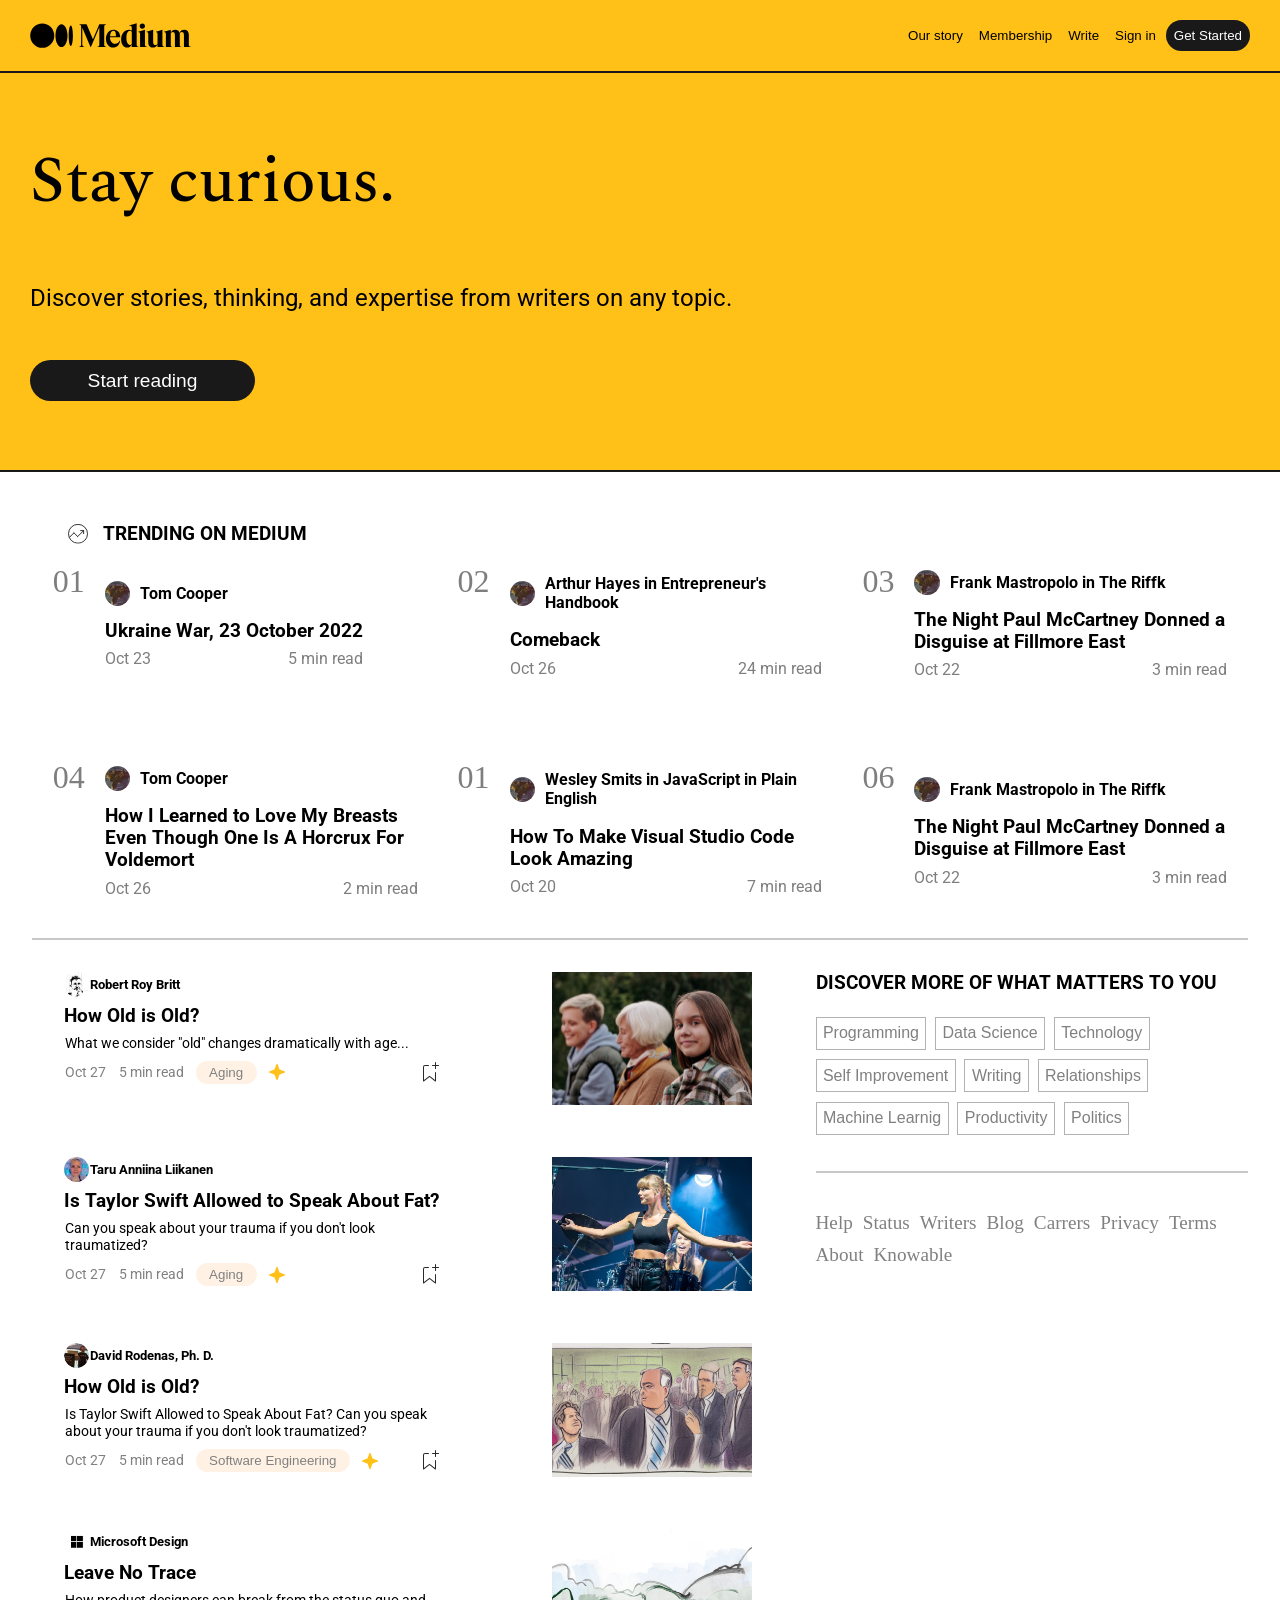
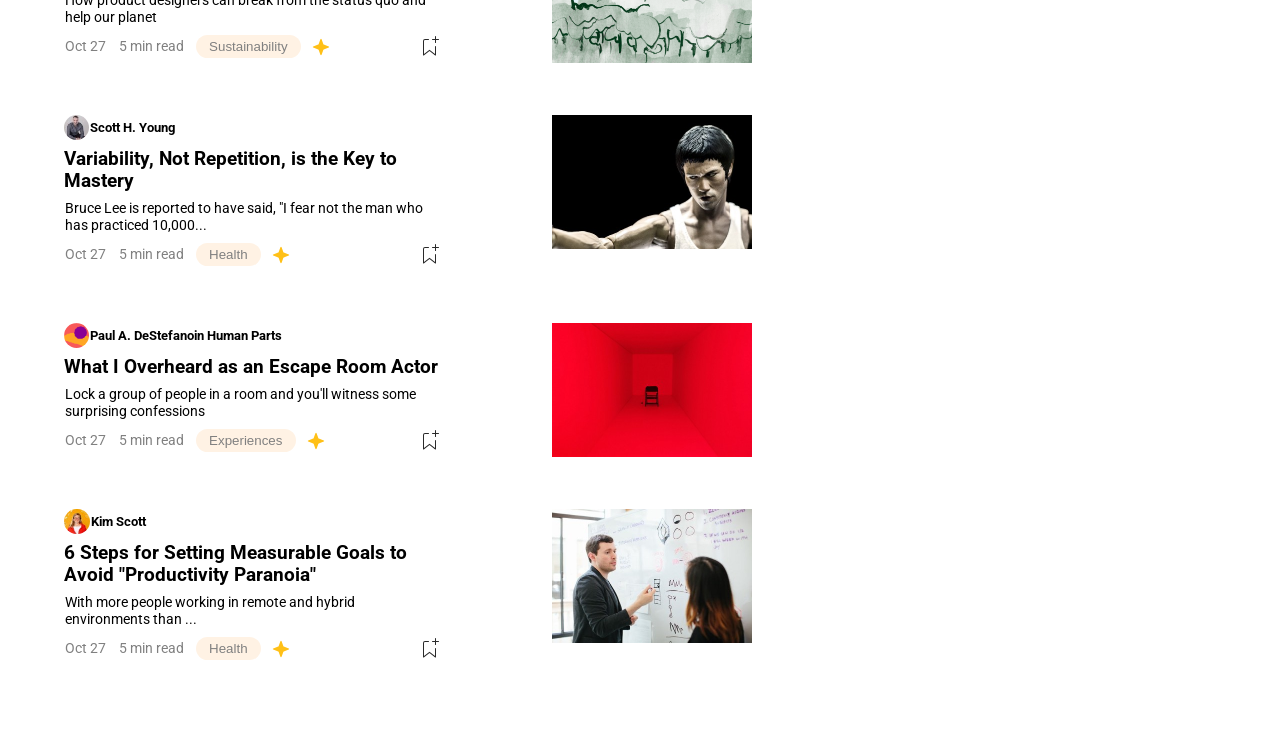
==== medium.html @ e6be4b63 "WIP_01" ====
<!doctype html>
<html lang="en">
  <head>
    <meta charset="UTF-8" />
    <meta name="viewport" content="width=device-width, initial-scale=1.0" />
    <link rel="stylesheet" href="medium.css" />
    <title>Document</title>
  </head>
  <body>
    <header>
      <nav>
        <img src="./assets/imgs/svg/logo.svg" alt="Logo Medium" />
        <div>
          <span class="nav-visibility">
            <button>Our story</button>
            <button>Membership</button>
            <button>Write</button>
          </span>
          <button>Sign in</button>
          <button class="btn-black">Get Started</button>
        </div>
      </nav>
      <section>
        <h1>Stay curious.</h1>
        <h2>
          Discover stories, thinking, and expertise from writers on any topic.
        </h2>
        <button>Start reading</button>
      </section>
    </header>
    <main>
      <div id="trending">
        <img src="./assets/imgs/svg/trending.svg" />
        <h3>TRENDING ON MEDIUM</h3>
      </div>
      <section id="blocco1">
        <!-- Articolo 1 -->
        <article>
          <div class="nArticolo">01</div>
          <div class="sezioneArticolo">
            <div class="titolo">
              <img src="./assets/imgs/image01.jpeg" alt="tom cooper" />
              <h4>Tom Cooper</h4>
            </div>
            <h3>Ukraine War, 23 October 2022</h3>
            <div class="info">
              <p>Oct 23</p>
              <p>5 min read</p>
            </div>
          </div>
        </article>
        <!-- Articolo 2 -->
        <article>
          <div class="nArticolo">02</div>
          <div class="sezioneArticolo">
            <div class="titolo">
              <img src="./assets/imgs/image01.jpeg" alt="tom cooper" />
              <h4>Arthur Hayes in Entrepreneur's Handbook</h4>
            </div>
            <h3>Comeback</h3>
            <div class="info">
              <p>Oct 26</p>
              <p>24 min read</p>
            </div>
          </div>
        </article>
        <!-- articolo 3 -->
        <article>
          <div class="nArticolo">03</div>
          <div class="sezioneArticolo">
            <div class="titolo">
              <img src="./assets/imgs/image01.jpeg" alt="tom cooper" />
              <h4>Frank Mastropolo in The Riffk</h4>
            </div>
            <h3>The Night Paul McCartney Donned a Disguise at Fillmore East</h3>
            <div class="info">
              <p>Oct 22</p>
              <p>3 min read</p>
            </div>
          </div>
        </article>
        <!-- articolo 4 -->
        <article>
          <div class="nArticolo">04</div>
          <div class="sezioneArticolo">
            <div class="titolo">
              <img src="./assets/imgs/image01.jpeg" alt="tom cooper" />
              <h4>Tom Cooper</h4>
            </div>
            <h3>
              How I Learned to Love My Breasts Even Though One Is A Horcrux For
              Voldemort
            </h3>
            <div class="info">
              <p>Oct 26</p>
              <p>2 min read</p>
            </div>
          </div>
        </article>
        <!-- articolo 5 -->
        <article>
          <div class="nArticolo">01</div>
          <div class="sezioneArticolo">
            <div class="titolo">
              <img src="./assets/imgs/image01.jpeg" alt="Wesley Smits" />
              <h4>Wesley Smits in JavaScript in Plain English</h4>
            </div>
            <h3>How To Make Visual Studio Code Look Amazing</h3>
            <div class="info">
              <p>Oct 20</p>
              <p>7 min read</p>
            </div>
          </div>
        </article>
        <!-- articolo 6 -->
        <article>
          <div class="nArticolo">06</div>
          <div class="sezioneArticolo">
            <div class="titolo">
              <img
                src="./assets/imgs/image01.jpeg"
                alt="Frank Mastropolo in The Riffk"
              />
              <h4>Frank Mastropolo in The Riffk</h4>
            </div>
            <h3>The Night Paul McCartney Donned a Disguise at Fillmore East</h3>
            <div class="info">
              <p>Oct 22</p>
              <p>3 min read</p>
            </div>
          </div>
        </article>
      </section>
      <!-- Blocco 2 -->
      <div id="layout">
        <section id="blocco2">
          <h3>DISCOVER MORE OF WHAT MATTERS TO YOU</h3>
          <nav id="bottoni">
            <button>Programming</button>
            <button>Data Science</button>
            <button>Technology</button>
            <button>Self Improvement</button>
            <button>Writing</button>
            <button>Relationships</button>
            <button>Machine Learnig</button>
            <button>Productivity</button>
            <button>Politics</button>
          </nav>
          <ul>
            <li>Help</li>
            <li>Status</li>
            <li>Writers</li>
            <li>Blog</li>
            <li>Carrers</li>
            <li>Privacy</li>
            <li>Terms</li>
            <li>About</li>
            <li>Knowable</li>
          </ul>
        </section>
        <!-- Blocco 3 -->
        <section id="blocco3">
          <!-- Articolo1 -->
          <article>
            <div class="testoArticolo">
              <div class="titolo">
                <img src="./assets/imgs/image07.jpeg" />
                <h5>Robert Roy Britt</h5>
              </div>
              <h3>How Old is Old?</h3>
              <p>What we consider "old" changes dramatically with age...</p>
              <div class="sottotitolo">
                <div class="data">
                  <p>Oct 27</p>
                  <p>5 min read</p>
                  <button>Aging</button>
                  <img src="./assets/imgs/svg/star.svg" />
                </div>
                <img src="./assets/imgs/svg/bookmark.svg" />
              </div>
            </div>
            <div class="imgArticolo">
              <img src="./assets/imgs/image08.jpeg" />
            </div>
          </article>
          <!-- Articolo2 -->
          <article>
            <div class="testoArticolo">
              <div class="titolo">
                <img src="./assets/imgs/image09.jpeg" />
                <h5>Taru Anniina Liikanen</h5>
              </div>
              <h3>Is Taylor Swift Allowed to Speak About Fat?</h3>
              <p>
                Can you speak about your trauma if you don't look traumatized?
              </p>
              <div class="sottotitolo">
                <div class="data">
                  <p>Oct 27</p>
                  <p>5 min read</p>
                  <button>Aging</button>
                  <img src="./assets/imgs/svg/star.svg" />
                </div>
                <img src="./assets/imgs/svg/bookmark.svg" />
              </div>
            </div>
            <div class="imgArticolo">
              <img src="./assets/imgs/image10.jpeg" />
            </div>
          </article>
          <!-- articolo3 -->
          <article>
            <div class="testoArticolo">
              <div class="titolo">
                <img src="./assets/imgs/image11.jpeg" />
                <h5>David Rodenas, Ph. D.</h5>
              </div>
              <h3>How Old is Old?</h3>
              <p>
                Is Taylor Swift Allowed to Speak About Fat? Can you speak about
                your trauma if you don't look traumatized?
              </p>
              <div class="sottotitolo">
                <div class="data">
                  <p>Oct 27</p>
                  <p>5 min read</p>
                  <button>Software Engineering</button>
                  <img src="./assets/imgs/svg/star.svg" />
                </div>
                <img src="./assets/imgs/svg/bookmark.svg" />
              </div>
            </div>
            <div class="imgArticolo">
              <img src="./assets/imgs/image12.png" />
            </div>
          </article>
          <!-- Articolo4 -->
          <article>
            <div class="testoArticolo">
              <div class="titolo">
                <img src="./assets/imgs/image13.png" />
                <h5>Microsoft Design</h5>
              </div>
              <h3>Leave No Trace</h3>
              <p>
                How product designers can break from the status quo and help our
                planet
              </p>
              <div class="sottotitolo">
                <div class="data">
                  <p>Oct 27</p>
                  <p>5 min read</p>
                  <button>Sustainability</button>
                  <img src="./assets/imgs/svg/star.svg" />
                </div>
                <img src="./assets/imgs/svg/bookmark.svg" />
              </div>
            </div>
            <div class="imgArticolo">
              <img src="./assets/imgs/image14.png" />
            </div>
          </article>
          <!-- articolo5 -->
          <article>
            <div class="testoArticolo">
              <div class="titolo">
                <img src="./assets/imgs/image15.jpeg" />
                <h5>Scott H. Young</h5>
              </div>
              <h3>Variability, Not Repetition, is the Key to Mastery</h3>
              <p>
                Bruce Lee is reported to have said, "I fear not the man who has
                practiced 10,000...
              </p>
              <div class="sottotitolo">
                <div class="data">
                  <p>Oct 27</p>
                  <p>5 min read</p>
                  <button>Health</button>
                  <img src="./assets/imgs/svg/star.svg" />
                </div>
                <img src="./assets/imgs/svg/bookmark.svg" />
              </div>
            </div>
            <div class="imgArticolo">
              <img src="./assets/imgs/image16.jpg" />
            </div>
          </article>
          <!-- articolo7 -->
          <article>
            <div class="testoArticolo">
              <div class="titolo">
                <img src="./assets/imgs/image17.png" />
                <h5>Paul A. DeStefanoin Human Parts</h5>
              </div>
              <h3>What I Overheard as an Escape Room Actor</h3>
              <p>
                Lock a group of people in a room and you'll witness some
                surprising confessions
              </p>
              <div class="sottotitolo">
                <div class="data">
                  <p>Oct 27</p>
                  <p>5 min read</p>
                  <button>Experiences</button>
                  <img src="./assets/imgs/svg/star.svg" />
                </div>
                <img src="./assets/imgs/svg/bookmark.svg" />
              </div>
            </div>
            <div class="imgArticolo">
              <img src="./assets/imgs/image18.jpeg" />
            </div>
          </article>
          <!-- articolo8 -->
          <article>
            <div class="testoArticolo">
              <div class="titolo">
                <img src="./assets/imgs/image19.jpeg" />
                <h5>Kim Scott</h5>
              </div>
              <h3>
                6 Steps for Setting Measurable Goals to Avoid "Productivity
                Paranoia"
              </h3>
              <p>
                With more people working in remote and hybrid environments than
                ...
              </p>
              <div class="sottotitolo">
                <div class="data">
                  <p>Oct 27</p>
                  <p>5 min read</p>
                  <button>Health</button>
                  <img src="./assets/imgs/svg/star.svg" />
                </div>
                <img src="./assets/imgs/svg/bookmark.svg" />
              </div>
            </div>
            <div class="imgArticolo">
              <img src="./assets/imgs/image20.jpg" />
            </div>
          </article>
        </section>
      </div>
    </main>
    <script src="script.js"></script>
  </body>
</html>
---- medium.css ----
@import url('https://fonts.googleapis.com/css2?family=Open+Sans:ital,wght@0,300..800;1,300..800&family=Spectral:ital,wght@0,200;0,300;0,400;0,500;0,600;0,700;0,800;1,200;1,300;1,400;1,500;1,600;1,700;1,800&display=swap');
@import url('https://fonts.googleapis.com/css2?family=Roboto:ital,wght@0,100..900;1,100..900&display=swap');

h1 {
  font-family: "Spectral", serif;
  font-weight: 500;
  font-style: normal;
}

h2, h3, h4, h5, p {
  font-family: "Roboto", sans-serif;
  font-optical-sizing: auto;
}

body {
    margin: 0;
}

/* Navbar */

header nav {
    display: flex;
    justify-content: space-between;
    padding: 20px  30px;
    border-bottom: 2px solid #191919;
    position: fixed;
    background-color: #ffc017;
    right: 0;
    left: 0;
    z-index: 1;
}

.scrollWhite {
    background-color: white;
}

header nav button {
    background: none;
    border: none;
}

.btn-black {
    border-radius: 20px;
    border: none;
    color: white;
    background-color: #191919;
    padding: 0.6em;
}

/* Hero */

header section {
    padding: 30px;
    border-bottom: 2px solid #191919;
    background-color: #ffc017;
    padding-top: 5em;
}

header section h1 {
    font-size: 4em;
}

header section h2 {
    font-weight: 400;
    margin-bottom: 2em;
    width: 80%;
}

header section button {
    margin-bottom: 2em;
    border-radius: 30px;
    border: none;
    color: white;
    background-color: #191919;
    padding: 0.5em 3em;
    font-size: 1.2em;
}

.nav-visibility {
    display: none;
}

/* Main */

#trending {
    margin: 2em 2em 0 2em;
    display: flex;
    gap: 0.7em;
}

#blocco1 {
    border-bottom: 2px solid rgb(200, 200, 200);
    display: flex;
    flex-wrap: wrap;
    gap: 40px;
    padding-top: 0;
    justify-content: center;
}

#blocco1 article {
    display: flex;
    gap: 20px;
    justify-content: flex-start;
    margin-bottom: 2.5em;
    width: 100%;
}

/* mediaquery dove la width si stringerà */

@media screen and (min-width: 590px) {
    #blocco1 article {
        width: 45%;
    }
    .nav-visibility {
        display: inline-block;
    }
}

.nArticolo {
    font-size: 2em;
    opacity: 50%;
}

.titolo img {
    border-radius: 30px;
    height: 25px;
}

.titolo {
    display: flex;
    align-items: center;
}

.titolo h4 {
    margin: 0.6em;
}

.info {
    display: flex;
    justify-content: space-between;
}

.sezioneArticolo {
    display: flex;
    flex-direction: column;
    justify-content: center;
}

.sezioneArticolo h3 {
    margin: 0.4em 0;
}

.sezioneArticolo p {
    margin: 0;
    opacity: 50%;
}

/* sezione2 */

#blocco2 {
    padding: 2em;
}

#bottoni {
    padding-bottom: 2em;
    border-bottom: 2px solid rgb(200, 200, 200);
}

#bottoni button {
    margin: 0.3em 0.3em 0.3em 0;
    padding: 0.4em;
    background: none;
    border: none;
    border: 1px solid rgb(178, 178, 178);
    color: grey;
    font-size: 1em;
}

ul {
    list-style-type: none;
    display: flex;
    gap: 20px;
    flex-wrap: wrap;
    padding: 1em 0;
    font-size: 1.2em;
    color: grey;
    margin-bottom: 0;
    padding-bottom: 0;
}

/* sezione3 */

#blocco3 {
    padding: 2em;
    padding-top: 0;
    margin-top: 0;
}

.data {
    display: flex;
    justify-content: space-between;
    align-items: center;
    gap: 10px;
    color: gray;
}

.data button {
    border: none;
    background-color: rgb(255, 242, 228);
    border-radius: 30px;
    padding: 0.3em 1em;
    color: gray;
}

.sottotitolo {
    display: flex;
    justify-content: space-between;
}

.testoArticolo {
    width: 55%;
}

.testoArticolo > * {
    margin-top: 0;
    margin-bottom: 8px;
}


#blocco3 article {
    display: flex;
    flex-wrap: wrap;
    justify-content: flex-start;
    margin-bottom: 3em;
}

.imgArticolo {
    margin-left: auto;
}

.imgArticolo img {
    width: 200px;
}

.testoArticolo h5, p {
    margin: 0.1em;
}

.testoArticolo p {
    font-size: 0.9em;
}

#layout {
    display: flex;
    flex-direction: column;
}

@media screen and (min-width: 900px) {
    #blocco1 article {
        width: 30%;
    }
    #layout {
        flex-direction: row;
        justify-content: flex-start;
        margin-top: 2em;
        gap: 2em;
    }
    #blocco2 {
        order: 1;
        width: 45%;
        padding: 0;
    }
    #blocco2 h3 {
        padding-top: 0;
        margin-top: 0;
    }
    ul {
        gap: 10px;
    }
    main {
        padding: 0 2em;
    }
}

@media screen and (min-width: 1400px) {
    main {
        padding: 0 10em;
    }
    #layout {
        gap: 6em;
    }
    .imgArticolo img {
        width: 250px;
    }
}
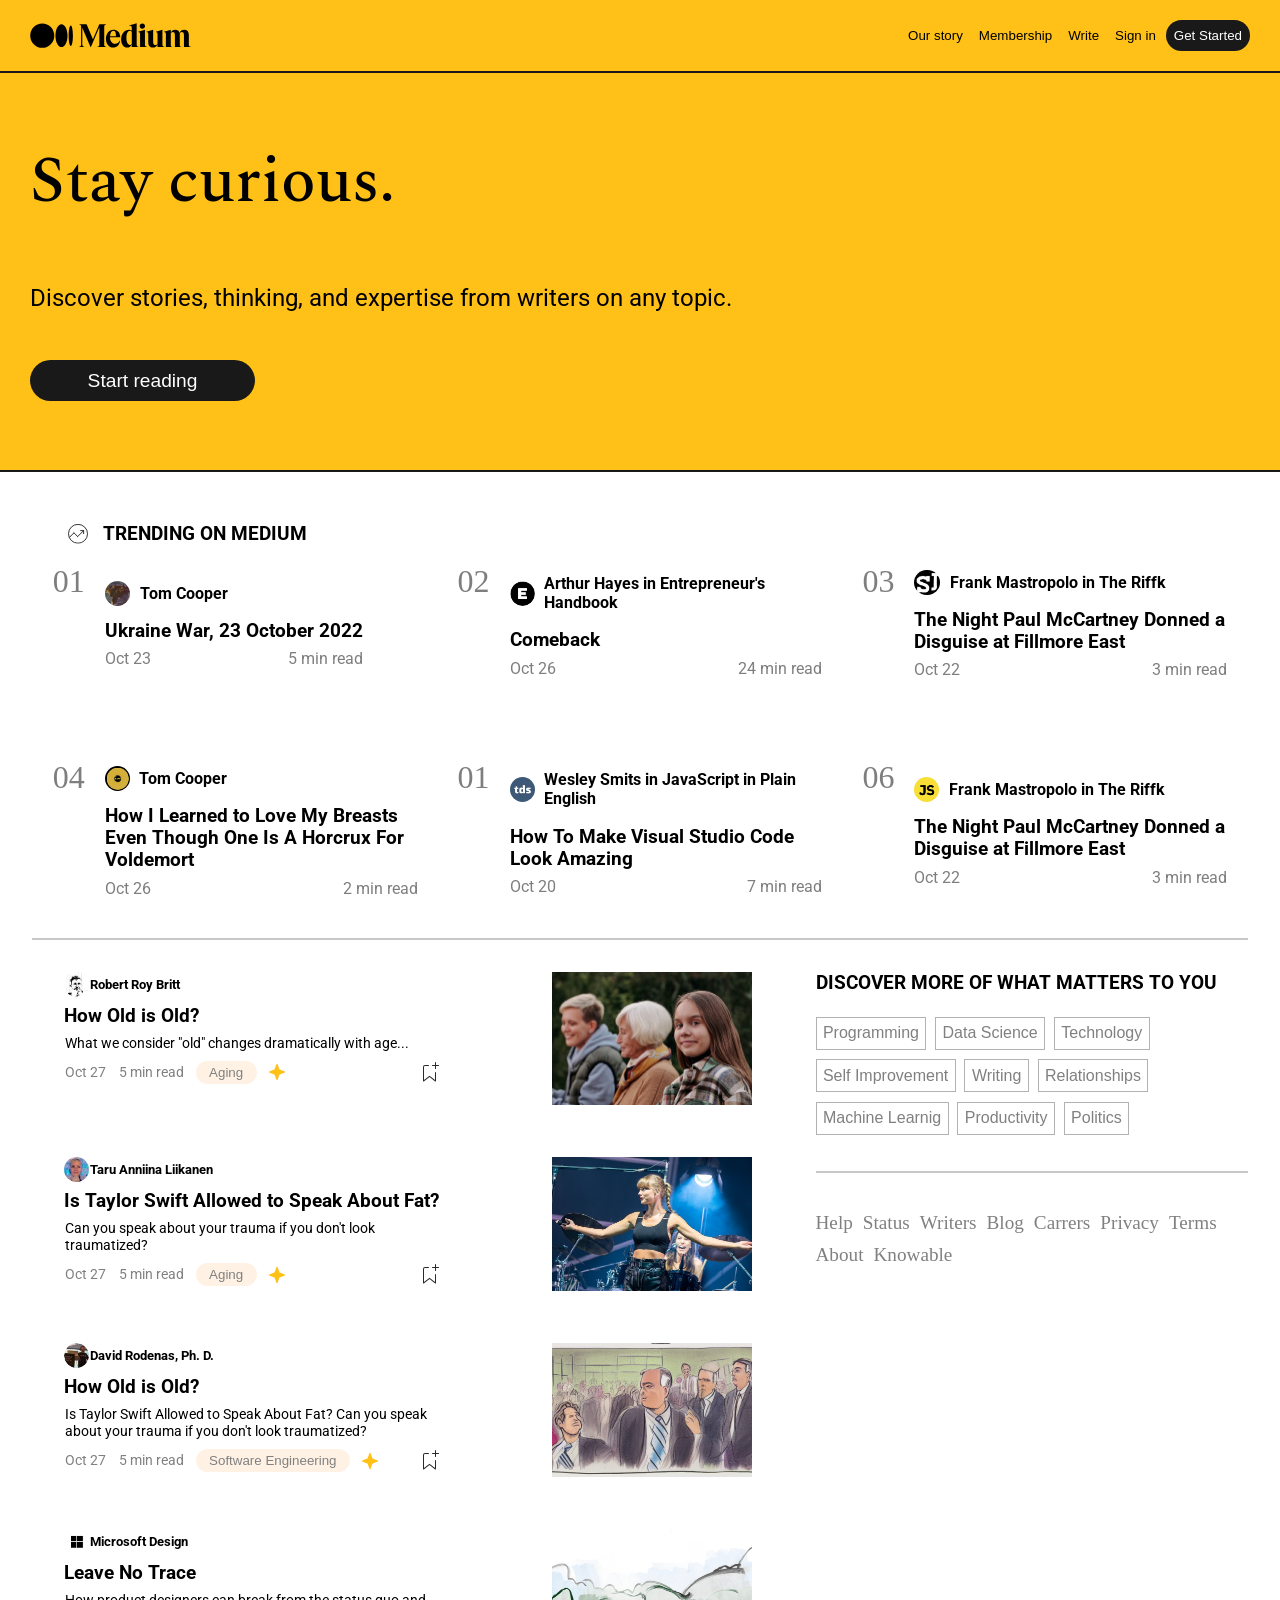
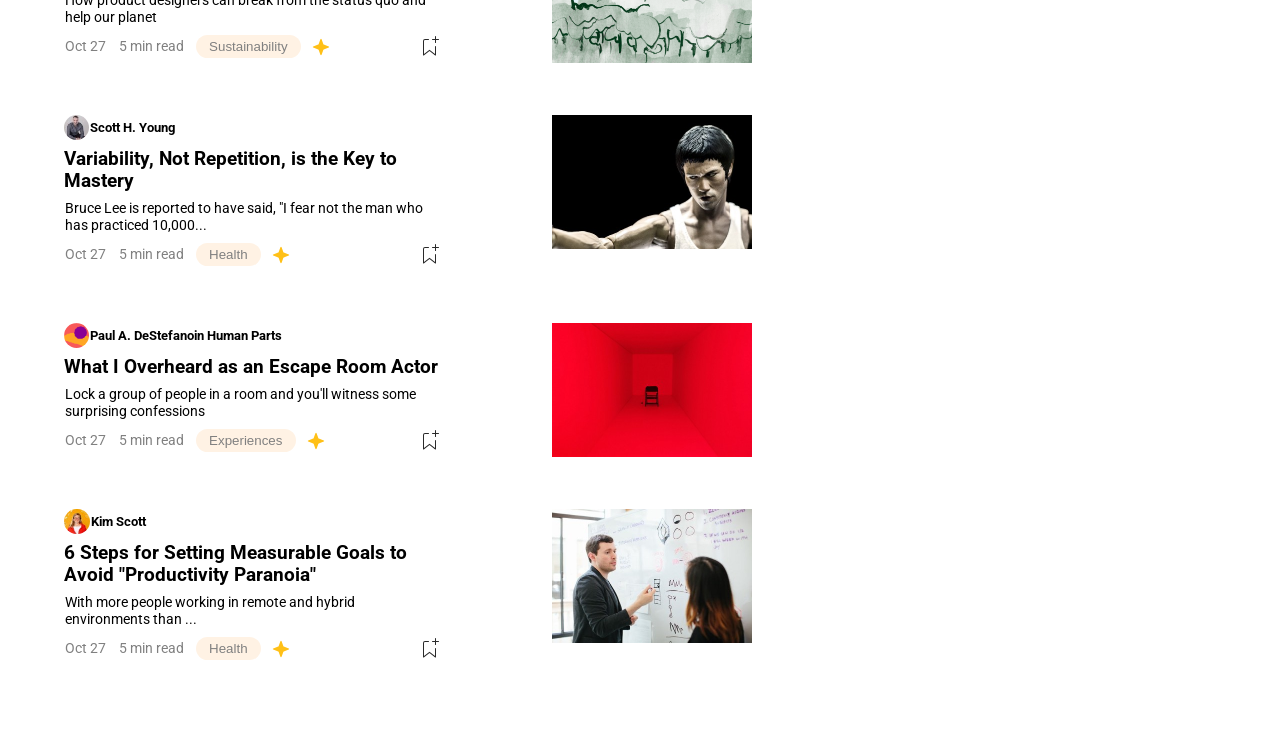
==== commit ca1710a7: "Fix img" ====
--- a/medium.html
+++ b/medium.html
@@ -54,7 +54,7 @@
           <div class="nArticolo">02</div>
           <div class="sezioneArticolo">
             <div class="titolo">
-              <img src="./assets/imgs/image01.jpeg" alt="tom cooper" />
+              <img src="./assets/imgs/image02.png" alt="tom cooper" />
               <h4>Arthur Hayes in Entrepreneur's Handbook</h4>
             </div>
             <h3>Comeback</h3>
@@ -69,7 +69,7 @@
           <div class="nArticolo">03</div>
           <div class="sezioneArticolo">
             <div class="titolo">
-              <img src="./assets/imgs/image01.jpeg" alt="tom cooper" />
+              <img src="./assets/imgs/image03.jpeg" alt="tom cooper" />
               <h4>Frank Mastropolo in The Riffk</h4>
             </div>
             <h3>The Night Paul McCartney Donned a Disguise at Fillmore East</h3>
@@ -84,7 +84,7 @@
           <div class="nArticolo">04</div>
           <div class="sezioneArticolo">
             <div class="titolo">
-              <img src="./assets/imgs/image01.jpeg" alt="tom cooper" />
+              <img src="./assets/imgs/image04.png" alt="tom cooper" />
               <h4>Tom Cooper</h4>
             </div>
             <h3>
@@ -102,7 +102,7 @@
           <div class="nArticolo">01</div>
           <div class="sezioneArticolo">
             <div class="titolo">
-              <img src="./assets/imgs/image01.jpeg" alt="Wesley Smits" />
+              <img src="./assets/imgs/image05.jpeg" alt="Wesley Smits" />
               <h4>Wesley Smits in JavaScript in Plain English</h4>
             </div>
             <h3>How To Make Visual Studio Code Look Amazing</h3>
@@ -118,7 +118,7 @@
           <div class="sezioneArticolo">
             <div class="titolo">
               <img
-                src="./assets/imgs/image01.jpeg"
+                src="./assets/imgs/image06.png"
                 alt="Frank Mastropolo in The Riffk"
               />
               <h4>Frank Mastropolo in The Riffk</h4>
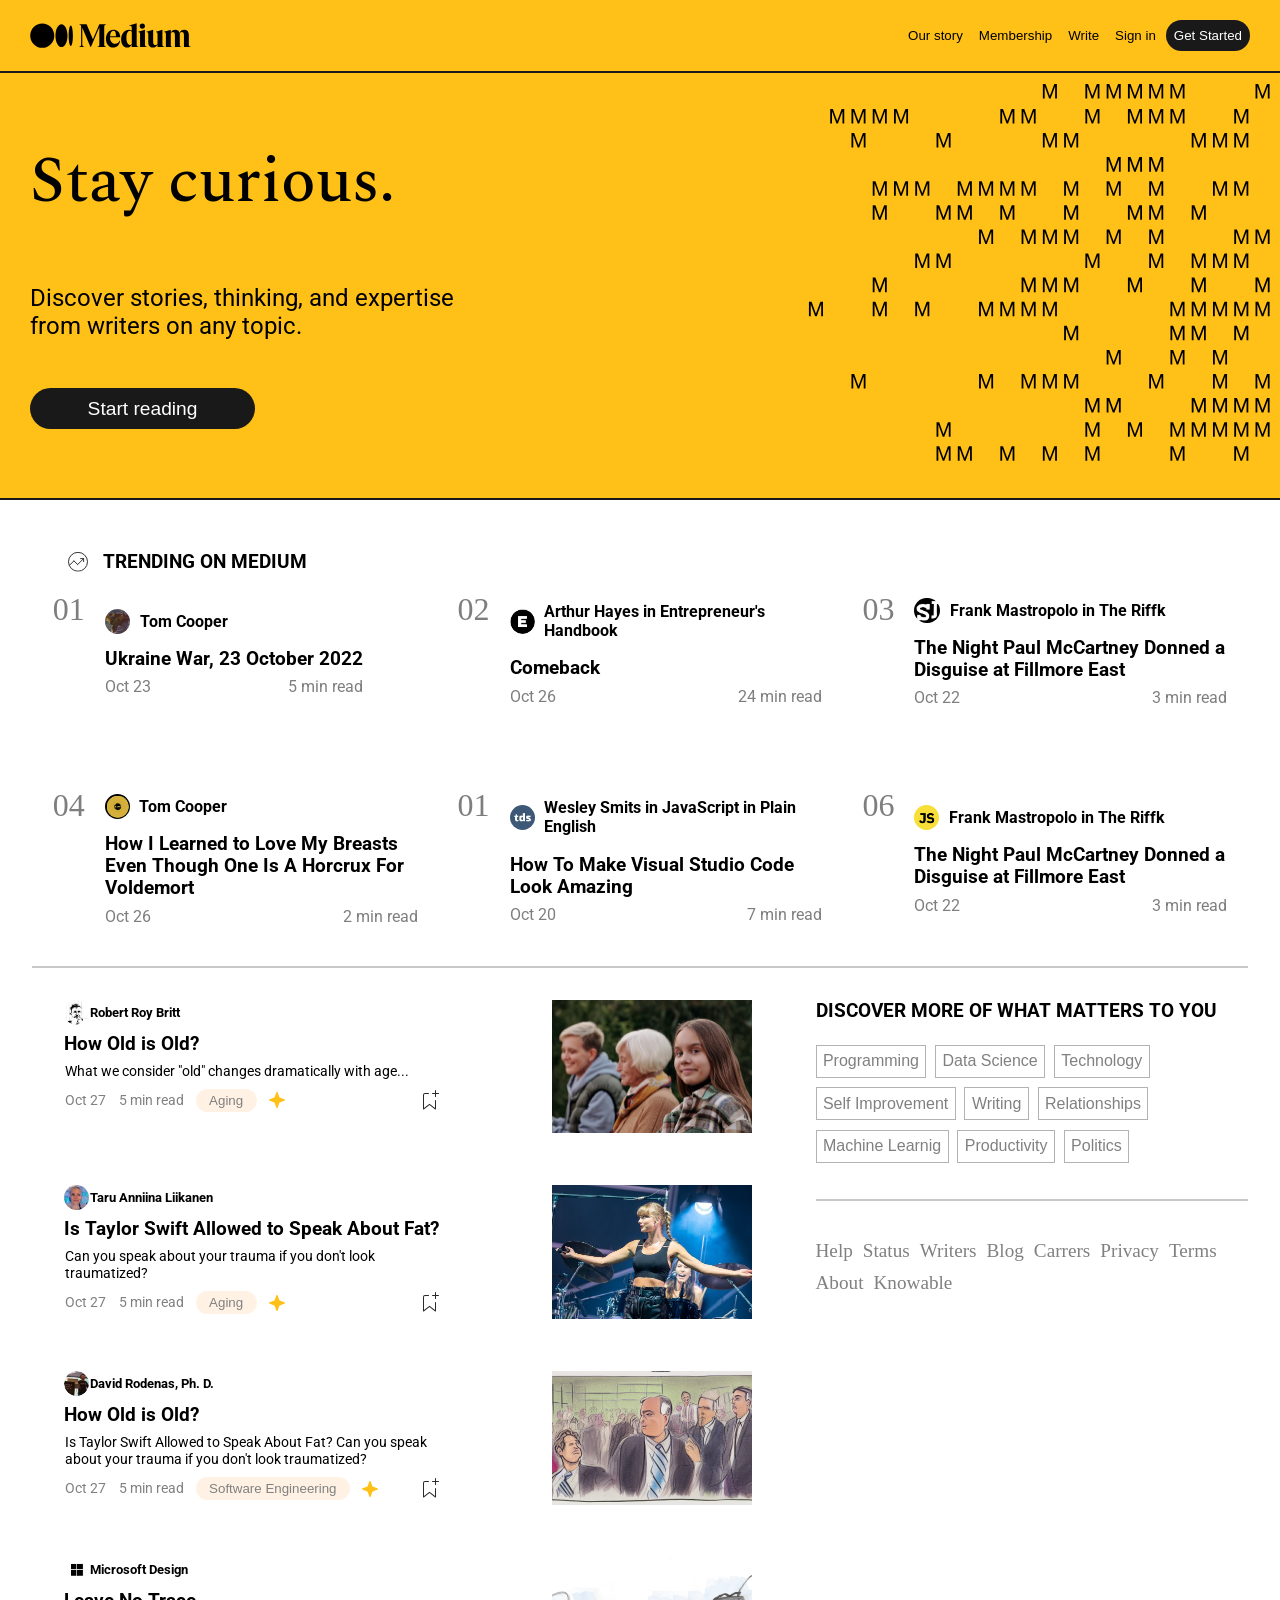
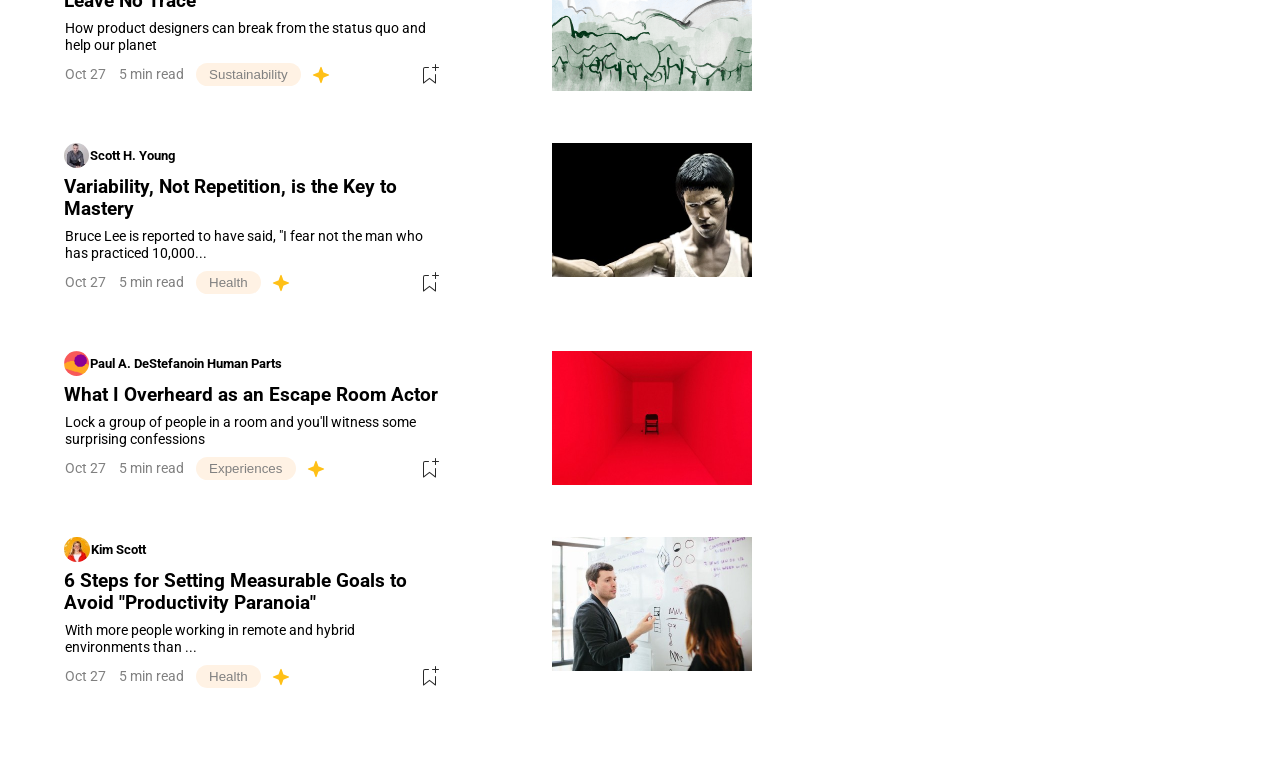
==== commit eb69db70: "Animazione_M" ====
--- a/medium.html
+++ b/medium.html
@@ -20,13 +20,16 @@
           <button class="btn-black">Get Started</button>
         </div>
       </nav>
-      <section>
-        <h1>Stay curious.</h1>
-        <h2>
-          Discover stories, thinking, and expertise from writers on any topic.
-        </h2>
-        <button>Start reading</button>
-      </section>
+      <div>
+        <section>
+          <h1>Stay curious.</h1>
+          <h2>
+            Discover stories, thinking, and expertise from writers on any topic.
+          </h2>
+          <button>Start reading</button>
+        </section>
+        <iframe src="index.html" width="550" height="550"></iframe>
+      </div>
     </header>
     <main>
       <div id="trending">
--- a/medium.css
+++ b/medium.css
@@ -54,6 +54,15 @@
     border-bottom: 2px solid #191919;
     background-color: #ffc017;
     padding-top: 5em;
+    position: relative;
+}
+
+iframe {
+    position: absolute;
+    right: -150px;
+    top: 50px;
+    border: none;
+    display: none;
 }
 
 header section h1 {
@@ -63,7 +72,7 @@
 header section h2 {
     font-weight: 400;
     margin-bottom: 2em;
-    width: 80%;
+    max-width: 450px;
 }
 
 header section button {
@@ -113,6 +122,11 @@
     }
     .nav-visibility {
         display: inline-block;
+    }
+    iframe {
+        display: block;
+        left: 60%;
+        right: 0;
     }
 }
 
@@ -280,6 +294,9 @@
     main {
         padding: 0 2em;
     }
+    iframe {
+        left: auto;
+    }
 }
 
 @media screen and (min-width: 1400px) {
@@ -292,4 +309,4 @@
     .imgArticolo img {
         width: 250px;
     }
-}+}
